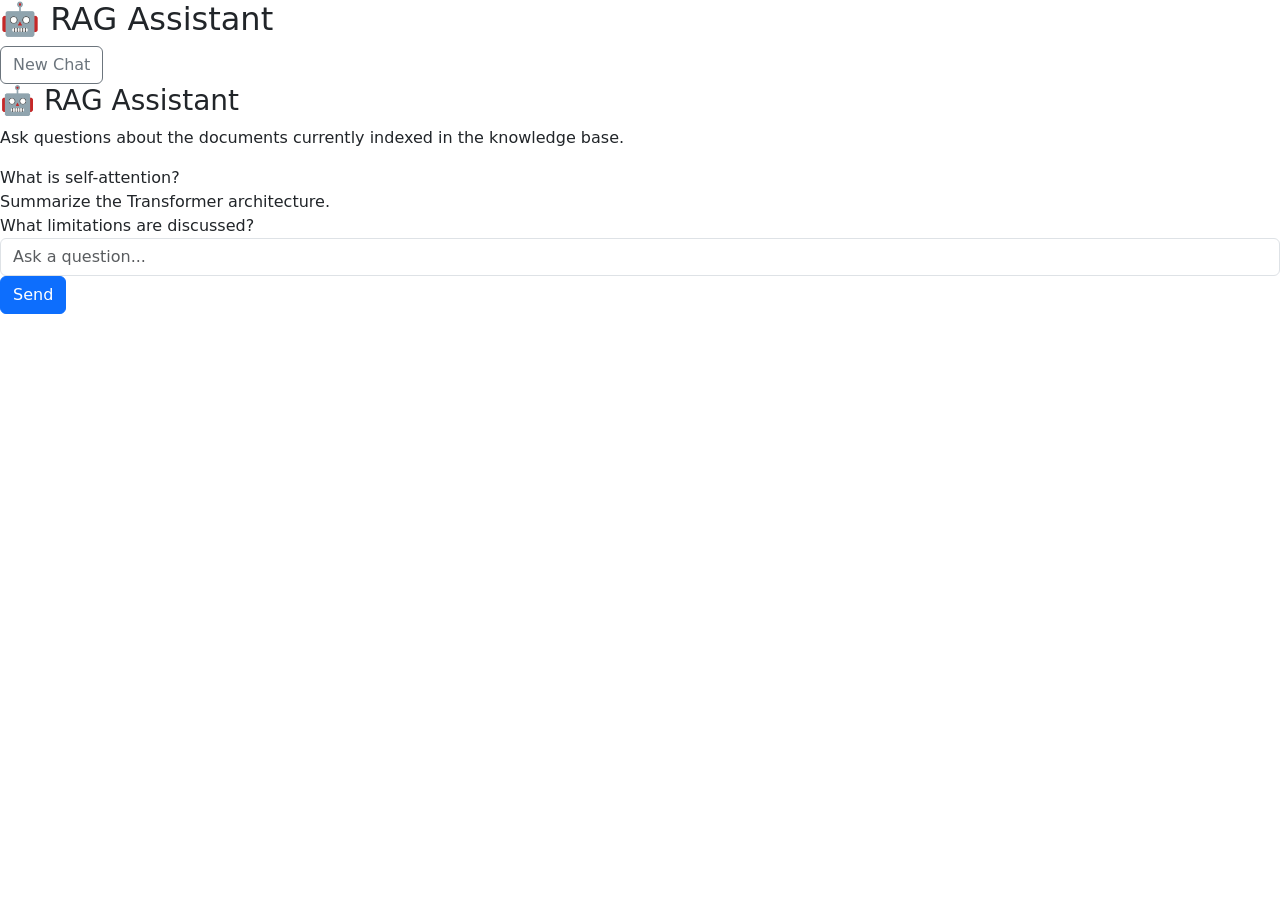
==== src/RagDemo.Api/wwwroot/index.html @ 086736eb "Sprint 12 - Simple static Browser Chat UI" ====
<!DOCTYPE html>
<html lang="en">
<head>
    <meta charset="utf-8" />
    <meta name="viewport" content="width=device-width, initial-scale=1" />

    <title>RAG Assistant</title>

    <link href="https://cdn.jsdelivr.net/npm/bootstrap@5.3.8/dist/css/bootstrap.min.css"
          rel="stylesheet">

    <link href="/css/chat.css" rel="stylesheet">
    <link rel="preconnect" href="https://fonts.gstatic.com" crossorigin>
    
</head>

<body>

    <div class="main-container">

       <div class="header">

            <div>
                <h2>🤖 RAG Assistant</h2>
                <div id="conversation-label" class="conversation-label">
                </div>
            </div>

            <button
                id="new-chat-btn"
                class="btn btn-outline-secondary">
                New Chat
            </button>

        </div>

        <div id="chat-container"
             class="chat-container">

            <div class="welcome-message">

                <h3>🤖 RAG Assistant</h3>

                <p>
                    Ask questions about the documents
                    currently indexed in the knowledge base.
                </p>

                <div class="example-prompts">

                    <div class="prompt">
                        What is self-attention?
                    </div>

                    <div class="prompt">
                        Summarize the Transformer architecture.
                    </div>

                    <div class="prompt">
                        What limitations are discussed?
                    </div>

                </div>

            </div>

        </div>

        <div class="input-panel">

            <input id="question-input"
                   type="text"
                   class="form-control"
                   placeholder="Ask a question..." />

            <button id="send-btn"
                    class="btn btn-primary">
                Send
            </button>

        </div>

    </div>
    <script src="/js/chat.js"></script>
</body>
</html>
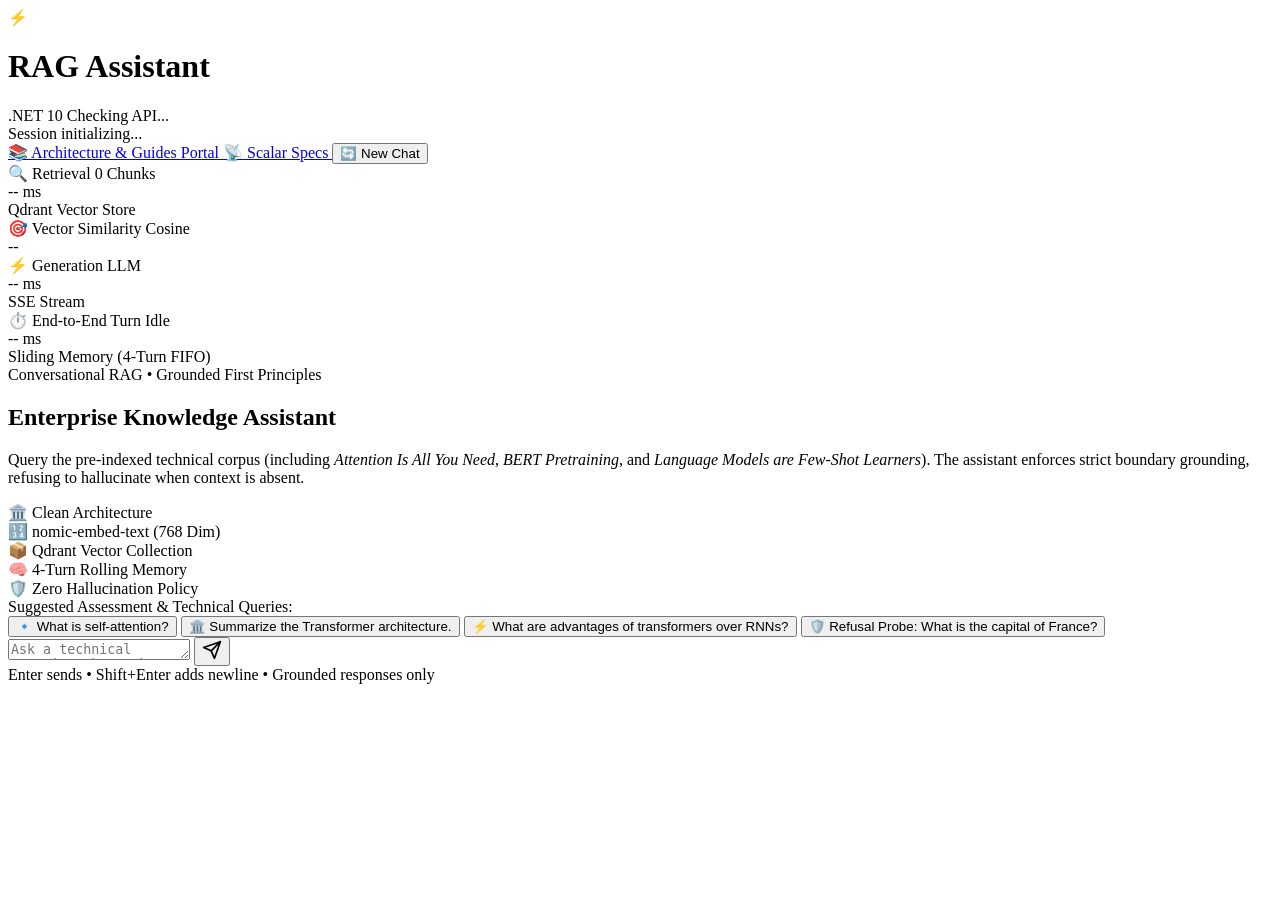
==== commit c2a58935: "feat: add documentation portal and chat frontend UI assets" ====
--- a/src/RagDemo.Api/wwwroot/index.html
+++ b/src/RagDemo.Api/wwwroot/index.html
@@ -1,86 +1,164 @@
 <!DOCTYPE html>
-<html lang="en">
+<html lang="en" data-theme="dark">
 <head>
-    <meta charset="utf-8" />
-    <meta name="viewport" content="width=device-width, initial-scale=1" />
+  <meta charset="utf-8" />
+  <meta name="viewport" content="width=device-width, initial-scale=1" />
+  <title>RAG Assistant | .NET 10 Conversational RAG Studio</title>
+  <meta name="description" content="Production-grade Conversational RAG Chat Studio built in .NET 10 with Qdrant vector retrieval, Ollama/Groq hybrid orchestration, and real-time SSE streaming.">
 
-    <title>RAG Assistant</title>
+  <!-- Typography -->
+  <link rel="preconnect" href="https://fonts.googleapis.com">
+  <link rel="preconnect" href="https://fonts.gstatic.com" crossorigin>
+  <link href="https://fonts.googleapis.com/css2?family=Plus+Jakarta+Sans:wght@300;400;500;600;700;800&family=JetBrains+Mono:wght@400;500;600;700&display=swap" rel="stylesheet">
 
-    <link href="https://cdn.jsdelivr.net/npm/bootstrap@5.3.8/dist/css/bootstrap.min.css"
-          rel="stylesheet">
-
-    <link href="/css/chat.css" rel="stylesheet">
-    <link rel="preconnect" href="https://fonts.gstatic.com" crossorigin>
-    
+  <!-- Studio Stylesheet -->
+  <link rel="stylesheet" href="/css/chat.css?v=1.1">
 </head>
-
 <body>
 
-    <div class="main-container">
+  <!-- Top Studio Header -->
+  <header class="studio-header">
+    <div class="brand-group">
+      <div class="brand-icon">⚡</div>
+      <div class="brand-info">
+        <div class="brand-title-row">
+          <h1 class="brand-title">RAG Assistant</h1>
+          <span class="badge-runtime">.NET 10</span>
+          <span class="badge-status" id="apiStatusBadge">
+            <span class="status-dot"></span>
+            <span id="apiStatusText">Checking API...</span>
+          </span>
+        </div>
+        <div class="brand-subtitle" id="conversationLabel">
+          Session initializing...
+        </div>
+      </div>
+    </div>
 
-       <div class="header">
+    <!-- Header Actions & External Portal Links -->
+    <div class="header-actions">
+      <a href="https://adarshsince90.github.io/rag-dotnet/" target="_blank" rel="noopener" class="header-nav-link" title="Open Interactive Documentation & Assessment Hub">
+        <span>📚</span> Architecture &amp; Guides Portal
+      </a>
+      <a href="/scalar/v1" target="_blank" rel="noopener" class="header-nav-link" title="Open OpenAPI Scalar Documentation">
+        <span>📡</span> Scalar Specs
+      </a>
+      <button id="new-chat-btn" class="action-btn new-chat-btn" title="Reset Session and Start New Conversation">
+        <span>🔄</span> New Chat
+      </button>
+    </div>
+  </header>
 
-            <div>
-                <h2>🤖 RAG Assistant</h2>
-                <div id="conversation-label" class="conversation-label">
-                </div>
-            </div>
+  <!-- Live Telemetry HUD Shelf -->
+  <section class="telemetry-shelf" aria-label="Real-time Pipeline Telemetry">
+    <div class="hud-card" id="hudRetrievalCard">
+      <div class="hud-label">
+        <span>🔍 Retrieval</span>
+        <span class="hud-pill" id="hudChunksPill">0 Chunks</span>
+      </div>
+      <div class="hud-value" id="hudRetrievalMs">-- <span class="hud-unit">ms</span></div>
+      <div class="hud-sub" id="hudRetrievalDetail">Qdrant Vector Store</div>
+    </div>
 
-            <button
-                id="new-chat-btn"
-                class="btn btn-outline-secondary">
-                New Chat
-            </button>
+    <div class="hud-card" id="hudScoreCard">
+      <div class="hud-label">
+        <span>🎯 Vector Similarity</span>
+        <span class="hud-pill" id="hudScorePill">Cosine</span>
+      </div>
+      <div class="hud-value" id="hudHighestScore">--</div>
+      <div class="hud-meter-wrap">
+        <div class="hud-meter-bar" id="hudScoreBar" style="width: 0%;"></div>
+      </div>
+    </div>
 
+    <div class="hud-card" id="hudGenerationCard">
+      <div class="hud-label">
+        <span>⚡ Generation</span>
+        <span class="hud-pill" id="hudProviderPill">LLM</span>
+      </div>
+      <div class="hud-value" id="hudGenerationMs">-- <span class="hud-unit">ms</span></div>
+      <div class="hud-sub" id="hudGenerationDetail">SSE Stream</div>
+    </div>
+
+    <div class="hud-card" id="hudTotalCard">
+      <div class="hud-label">
+        <span>⏱️ End-to-End Turn</span>
+        <span class="hud-pill" id="hudStatusPill">Idle</span>
+      </div>
+      <div class="hud-value" id="hudTotalMs">-- <span class="hud-unit">ms</span></div>
+      <div class="hud-sub" id="hudTotalDetail">Sliding Memory (4-Turn FIFO)</div>
+    </div>
+  </section>
+
+  <!-- Main Chat Conversation Workspace -->
+  <main class="chat-workspace">
+    <div id="chat-container" class="chat-messages-container">
+
+      <!-- Initial Welcome Experience -->
+      <div class="welcome-hero" id="welcomeHero">
+        <div class="hero-badge">Conversational RAG • Grounded First Principles</div>
+        <h2>Enterprise Knowledge Assistant</h2>
+        <p class="hero-desc">
+          Query the pre-indexed technical corpus (including <em>Attention Is All You Need</em>, <em>BERT Pretraining</em>, and <em>Language Models are Few-Shot Learners</em>). The assistant enforces strict boundary grounding, refusing to hallucinate when context is absent.
+        </p>
+
+        <div class="hero-specs-row">
+          <div class="spec-pill"><span>🏛️</span> Clean Architecture</div>
+          <div class="spec-pill"><span>🔢</span> nomic-embed-text (768 Dim)</div>
+          <div class="spec-pill"><span>📦</span> Qdrant Vector Collection</div>
+          <div class="spec-pill"><span>🧠</span> 4-Turn Rolling Memory</div>
+          <div class="spec-pill"><span>🛡️</span> Zero Hallucination Policy</div>
         </div>
 
-        <div id="chat-container"
-             class="chat-container">
-
-            <div class="welcome-message">
-
-                <h3>🤖 RAG Assistant</h3>
-
-                <p>
-                    Ask questions about the documents
-                    currently indexed in the knowledge base.
-                </p>
-
-                <div class="example-prompts">
-
-                    <div class="prompt">
-                        What is self-attention?
-                    </div>
-
-                    <div class="prompt">
-                        Summarize the Transformer architecture.
-                    </div>
-
-                    <div class="prompt">
-                        What limitations are discussed?
-                    </div>
-
-                </div>
-
-            </div>
-
+        <div class="starter-prompts-section">
+          <div class="starter-header">Suggested Assessment &amp; Technical Queries:</div>
+          <div class="starter-grid">
+            <button class="prompt-chip" data-prompt="What is self-attention?">
+              <span class="chip-icon">🔹</span>
+              <span class="chip-text">What is self-attention?</span>
+            </button>
+            <button class="prompt-chip" data-prompt="Summarize the Transformer architecture.">
+              <span class="chip-icon">🏛️</span>
+              <span class="chip-text">Summarize the Transformer architecture.</span>
+            </button>
+            <button class="prompt-chip" data-prompt="What are the advantages of transformers over RNNs?">
+              <span class="chip-icon">⚡</span>
+              <span class="chip-text">What are advantages of transformers over RNNs?</span>
+            </button>
+            <button class="prompt-chip" data-prompt="Refusal Probe: What is the capital of France?">
+              <span class="chip-icon">🛡️</span>
+              <span class="chip-text">Refusal Probe: What is the capital of France?</span>
+            </button>
+          </div>
         </div>
-
-        <div class="input-panel">
-
-            <input id="question-input"
-                   type="text"
-                   class="form-control"
-                   placeholder="Ask a question..." />
-
-            <button id="send-btn"
-                    class="btn btn-primary">
-                Send
-            </button>
-
-        </div>
+      </div>
 
     </div>
-    <script src="/js/chat.js"></script>
+
+    <!-- Floating Input Dock -->
+    <div class="input-dock-container">
+      <div class="input-dock">
+        <textarea
+          id="question-input"
+          class="chat-input"
+          placeholder="Ask a technical question about the indexed research papers..."
+          rows="1"
+          aria-label="Ask a question"></textarea>
+        
+        <button id="send-btn" class="send-action-btn" title="Send Question (Enter)">
+          <svg width="20" height="20" viewBox="0 0 24 24" fill="none" stroke="currentColor" stroke-width="2" stroke-linecap="round" stroke-linejoin="round">
+            <line x1="22" y1="2" x2="11" y2="13"></line>
+            <polygon points="22 2 15 22 11 13 2 9 22 2"></polygon>
+          </svg>
+        </button>
+      </div>
+      <div class="input-hint">
+        <span>Enter sends • Shift+Enter adds newline • Grounded responses only</span>
+        <span id="charCount"></span>
+      </div>
+    </div>
+  </main>
+
+  <script src="/js/chat.js"></script>
 </body>
 </html>
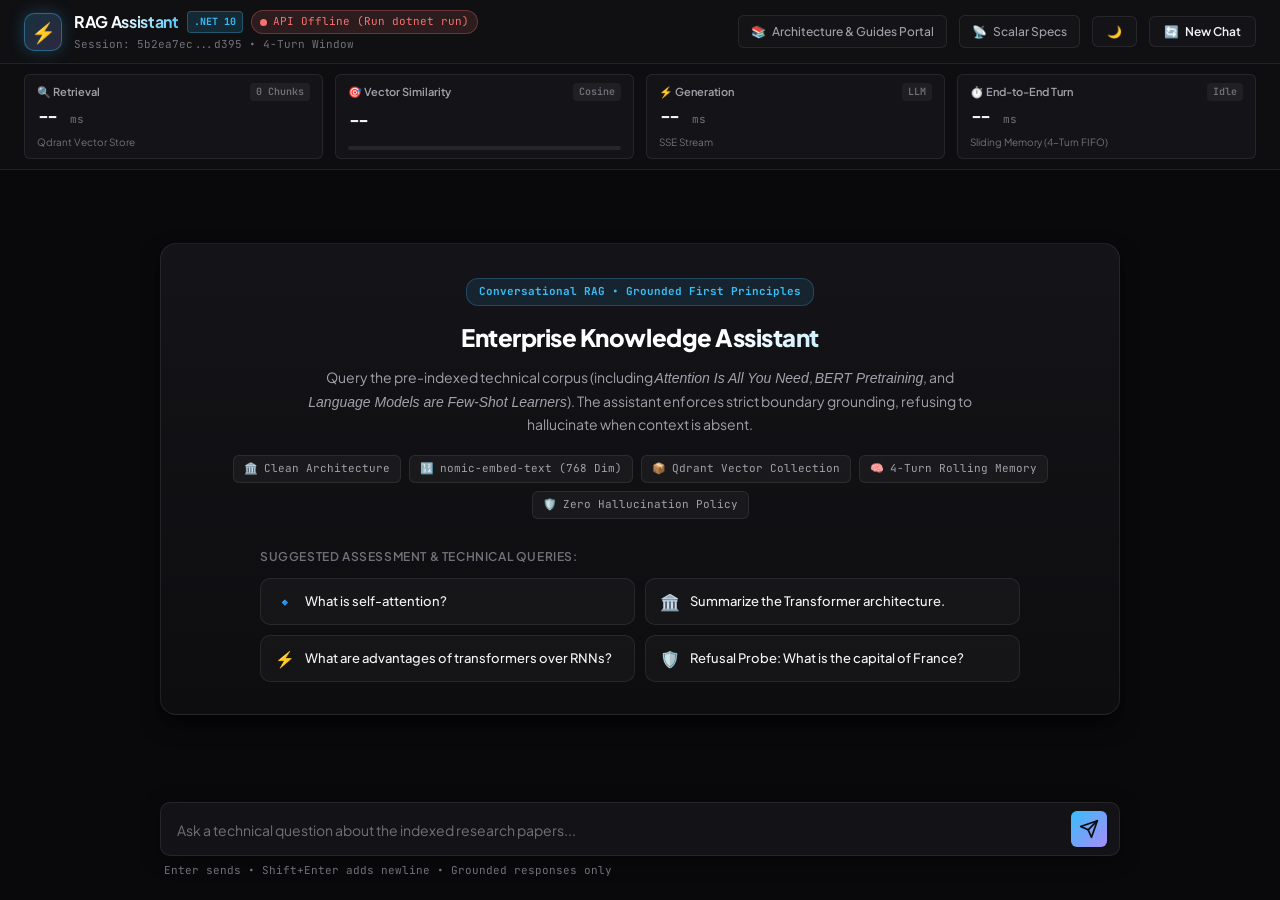
==== commit 228ad14c: "feat: add web UI and client chat script for RAG assistant studio" ====
--- a/src/RagDemo.Api/wwwroot/index.html
+++ b/src/RagDemo.Api/wwwroot/index.html
@@ -11,8 +11,8 @@
   <link rel="preconnect" href="https://fonts.gstatic.com" crossorigin>
   <link href="https://fonts.googleapis.com/css2?family=Plus+Jakarta+Sans:wght@300;400;500;600;700;800&family=JetBrains+Mono:wght@400;500;600;700&display=swap" rel="stylesheet">
 
-  <!-- Studio Stylesheet -->
-  <link rel="stylesheet" href="/css/chat.css?v=1.1">
+  <!-- Studio Stylesheet (Relative path works both under server and direct file://) -->
+  <link rel="stylesheet" href="css/chat.css">
 </head>
 <body>
 
@@ -43,6 +43,9 @@
       <a href="/scalar/v1" target="_blank" rel="noopener" class="header-nav-link" title="Open OpenAPI Scalar Documentation">
         <span>📡</span> Scalar Specs
       </a>
+      <button class="action-btn theme-toggle-btn" id="themeToggleBtn" title="Toggle Light/Dark Theme">
+        🌙
+      </button>
       <button id="new-chat-btn" class="action-btn new-chat-btn" title="Reset Session and Start New Conversation">
         <span>🔄</span> New Chat
       </button>
@@ -159,6 +162,6 @@
     </div>
   </main>
 
-  <script src="/js/chat.js"></script>
+  <script src="js/chat.js"></script>
 </body>
 </html>
--- a/src/RagDemo.Api/wwwroot/css/chat.css
+++ b/src/RagDemo.Api/wwwroot/css/chat.css
@@ -0,0 +1,861 @@
+/* ==========================================================================
+   RAG Assistant .NET 10 Studio - Design System & Stylesheet
+   Inherits design language, tokens, and dark aesthetics from Portal
+   ========================================================================== */
+
+:root {
+  --bg-primary: #09090b;
+  --bg-secondary: #121215;
+  --bg-card: rgba(22, 22, 26, 0.85);
+  --bg-card-hover: rgba(32, 32, 38, 0.95);
+  --bg-input: #18181b;
+  --border-subtle: rgba(255, 255, 255, 0.08);
+  --border-focus: #38bdf8;
+  
+  --text-primary: #f4f4f5;
+  --text-secondary: #a1a1aa;
+  --text-muted: #71717a;
+  
+  --accent-cyan: #38bdf8;
+  --accent-cyan-glow: rgba(56, 189, 248, 0.25);
+  --accent-emerald: #34d399;
+  --accent-emerald-glow: rgba(52, 211, 153, 0.25);
+  --accent-purple: #a78bfa;
+  --accent-purple-glow: rgba(167, 139, 250, 0.25);
+  --accent-amber: #fbbf24;
+  --accent-rose: #f87171;
+
+  --code-bg: #0e0e11;
+  --font-sans: 'Plus Jakarta Sans', -apple-system, BlinkMacSystemFont, "Segoe UI", Roboto, sans-serif;
+  --font-mono: 'JetBrains Mono', 'Fira Code', Consolas, monospace;
+  
+  --radius-sm: 6px;
+  --radius-md: 10px;
+  --radius-lg: 16px;
+  --transition: all 0.2s cubic-bezier(0.4, 0, 0.2, 1);
+  --shadow-lg: 0 10px 25px -5px rgba(0, 0, 0, 0.7), 0 8px 10px -6px rgba(0, 0, 0, 0.5);
+}
+
+[data-theme="light"] {
+  --bg-primary: #f8fafc;
+  --bg-secondary: #ffffff;
+  --bg-card: rgba(255, 255, 255, 0.95);
+  --bg-card-hover: #f1f5f9;
+  --bg-input: #ffffff;
+  --border-subtle: #e2e8f0;
+  --border-focus: #0284c7;
+
+  --text-primary: #0f172a;
+  --text-secondary: #475569;
+  --text-muted: #94a3b8;
+
+  --accent-cyan: #0284c7;
+  --accent-cyan-glow: rgba(2, 132, 199, 0.15);
+  --accent-emerald: #059669;
+  --accent-purple: #7c3aed;
+  --accent-amber: #d97706;
+  --accent-rose: #dc2626;
+
+  --code-bg: #f1f5f9;
+}
+
+* {
+  box-sizing: border-box;
+  margin: 0;
+  padding: 0;
+}
+
+body {
+  background-color: var(--bg-primary);
+  color: var(--text-primary);
+  font-family: var(--font-sans);
+  line-height: 1.6;
+  height: 100vh;
+  display: flex;
+  flex-direction: column;
+  overflow: hidden;
+  -webkit-font-smoothing: antialiased;
+}
+
+/* ==========================================================================
+   Header Bar
+   ========================================================================== */
+.studio-header {
+  height: 64px;
+  background: rgba(18, 18, 21, 0.9);
+  backdrop-filter: blur(12px);
+  border-bottom: 1px solid var(--border-subtle);
+  display: flex;
+  align-items: center;
+  justify-content: space-between;
+  padding: 0 24px;
+  z-index: 100;
+  flex-shrink: 0;
+}
+
+.brand-group {
+  display: flex;
+  align-items: center;
+  gap: 12px;
+}
+
+.brand-icon {
+  width: 38px;
+  height: 38px;
+  background: linear-gradient(135deg, rgba(56, 189, 248, 0.2), rgba(167, 139, 250, 0.2));
+  border: 1px solid rgba(56, 189, 248, 0.4);
+  border-radius: var(--radius-md);
+  display: flex;
+  align-items: center;
+  justify-content: center;
+  font-size: 20px;
+  box-shadow: 0 0 16px var(--accent-cyan-glow);
+}
+
+.brand-title-row {
+  display: flex;
+  align-items: center;
+  gap: 8px;
+}
+
+.brand-title {
+  font-size: 16px;
+  font-weight: 700;
+  letter-spacing: -0.02em;
+  background: linear-gradient(135deg, #ffffff 40%, var(--accent-cyan));
+  -webkit-background-clip: text;
+  -webkit-text-fill-color: transparent;
+}
+
+.badge-runtime {
+  font-size: 10px;
+  font-weight: 700;
+  font-family: var(--font-mono);
+  padding: 2px 6px;
+  border-radius: 4px;
+  background: rgba(56, 189, 248, 0.15);
+  color: var(--accent-cyan);
+  border: 1px solid rgba(56, 189, 248, 0.3);
+}
+
+.badge-status {
+  display: inline-flex;
+  align-items: center;
+  gap: 6px;
+  font-size: 11px;
+  font-family: var(--font-mono);
+  padding: 2px 8px;
+  border-radius: 12px;
+  background: rgba(255, 255, 255, 0.05);
+  border: 1px solid var(--border-subtle);
+  color: var(--text-secondary);
+}
+
+.badge-status.online {
+  background: rgba(52, 211, 153, 0.12);
+  border-color: rgba(52, 211, 153, 0.3);
+  color: var(--accent-emerald);
+}
+
+.badge-status.offline {
+  background: rgba(248, 113, 113, 0.12);
+  border-color: rgba(248, 113, 113, 0.3);
+  color: var(--accent-rose);
+}
+
+.status-dot {
+  width: 7px;
+  height: 7px;
+  border-radius: 50%;
+  background-color: var(--text-muted);
+}
+
+.badge-status.online .status-dot {
+  background-color: var(--accent-emerald);
+  box-shadow: 0 0 8px var(--accent-emerald);
+  animation: pulse-dot 2s infinite;
+}
+
+.badge-status.offline .status-dot {
+  background-color: var(--accent-rose);
+}
+
+@keyframes pulse-dot {
+  0%, 100% { opacity: 1; transform: scale(1); }
+  50% { opacity: 0.5; transform: scale(1.15); }
+}
+
+.brand-subtitle {
+  font-size: 11px;
+  color: var(--text-muted);
+  font-family: var(--font-mono);
+  margin-top: 1px;
+}
+
+.header-actions {
+  display: flex;
+  align-items: center;
+  gap: 12px;
+}
+
+.header-nav-link {
+  display: inline-flex;
+  align-items: center;
+  gap: 6px;
+  font-size: 12px;
+  font-weight: 500;
+  color: var(--text-secondary);
+  text-decoration: none;
+  padding: 6px 12px;
+  border-radius: var(--radius-sm);
+  border: 1px solid var(--border-subtle);
+  background: rgba(255, 255, 255, 0.02);
+  transition: var(--transition);
+}
+
+.header-nav-link:hover {
+  color: var(--accent-cyan);
+  border-color: var(--accent-cyan);
+  background: rgba(56, 189, 248, 0.08);
+}
+
+.action-btn {
+  display: inline-flex;
+  align-items: center;
+  gap: 6px;
+  font-size: 12px;
+  font-weight: 600;
+  font-family: var(--font-sans);
+  color: var(--text-primary);
+  background: var(--bg-card);
+  border: 1px solid var(--border-subtle);
+  border-radius: var(--radius-sm);
+  padding: 7px 14px;
+  cursor: pointer;
+  transition: var(--transition);
+}
+
+.action-btn:hover {
+  background: var(--bg-card-hover);
+  border-color: var(--accent-purple);
+  color: var(--accent-purple);
+  box-shadow: 0 0 12px var(--accent-purple-glow);
+}
+
+/* ==========================================================================
+   Telemetry HUD Shelf
+   ========================================================================== */
+.telemetry-shelf {
+  background: rgba(18, 18, 21, 0.6);
+  border-bottom: 1px solid var(--border-subtle);
+  padding: 10px 24px;
+  display: grid;
+  grid-template-columns: repeat(4, 1fr);
+  gap: 12px;
+  flex-shrink: 0;
+}
+
+.hud-card {
+  background: var(--bg-card);
+  border: 1px solid var(--border-subtle);
+  border-radius: var(--radius-sm);
+  padding: 8px 12px;
+  display: flex;
+  flex-direction: column;
+  justify-content: space-between;
+  transition: var(--transition);
+}
+
+.hud-card:hover {
+  border-color: rgba(56, 189, 248, 0.3);
+  box-shadow: 0 2px 10px rgba(0, 0, 0, 0.4);
+}
+
+.hud-label {
+  display: flex;
+  justify-content: space-between;
+  align-items: center;
+  font-size: 11px;
+  font-weight: 600;
+  color: var(--text-secondary);
+}
+
+.hud-pill {
+  font-size: 10px;
+  font-family: var(--font-mono);
+  background: rgba(255, 255, 255, 0.05);
+  padding: 1px 6px;
+  border-radius: 4px;
+  color: var(--text-muted);
+}
+
+.hud-value {
+  font-family: var(--font-mono);
+  font-size: 18px;
+  font-weight: 700;
+  color: var(--text-primary);
+  margin: 2px 0;
+}
+
+.hud-unit {
+  font-size: 11px;
+  font-weight: 400;
+  color: var(--text-muted);
+}
+
+.hud-sub {
+  font-size: 10px;
+  color: var(--text-muted);
+  white-space: nowrap;
+  overflow: hidden;
+  text-overflow: ellipsis;
+}
+
+.hud-meter-wrap {
+  width: 100%;
+  height: 4px;
+  background: rgba(255, 255, 255, 0.08);
+  border-radius: 2px;
+  margin-top: 4px;
+  overflow: hidden;
+}
+
+.hud-meter-bar {
+  height: 100%;
+  background: linear-gradient(90deg, var(--accent-cyan), var(--accent-emerald));
+  border-radius: 2px;
+  transition: width 0.4s ease;
+}
+
+/* ==========================================================================
+   Chat Workspace & Message Stream
+   ========================================================================== */
+.chat-workspace {
+  flex: 1;
+  display: flex;
+  flex-direction: column;
+  overflow: hidden;
+  position: relative;
+  max-width: 1000px;
+  width: 100%;
+  margin: 0 auto;
+}
+
+.chat-messages-container {
+  flex: 1;
+  overflow-y: auto;
+  padding: 24px 20px;
+  display: flex;
+  flex-direction: column;
+  gap: 20px;
+  scroll-behavior: smooth;
+}
+
+.chat-messages-container::-webkit-scrollbar {
+  width: 6px;
+}
+.chat-messages-container::-webkit-scrollbar-track {
+  background: transparent;
+}
+.chat-messages-container::-webkit-scrollbar-thumb {
+  background: rgba(255, 255, 255, 0.1);
+  border-radius: 3px;
+}
+.chat-messages-container::-webkit-scrollbar-thumb:hover {
+  background: rgba(255, 255, 255, 0.2);
+}
+
+/* Welcome Hero */
+.welcome-hero {
+  background: linear-gradient(180deg, rgba(22, 22, 26, 0.9) 0%, rgba(14, 14, 17, 0.95) 100%);
+  border: 1px solid var(--border-subtle);
+  border-radius: var(--radius-lg);
+  padding: 32px;
+  margin: auto 0;
+  text-align: center;
+  box-shadow: var(--shadow-lg);
+}
+
+.hero-badge {
+  display: inline-block;
+  font-size: 11px;
+  font-weight: 700;
+  font-family: var(--font-mono);
+  color: var(--accent-cyan);
+  background: rgba(56, 189, 248, 0.1);
+  border: 1px solid rgba(56, 189, 248, 0.25);
+  padding: 4px 12px;
+  border-radius: 12px;
+  margin-bottom: 12px;
+}
+
+.welcome-hero h2 {
+  font-size: 24px;
+  font-weight: 800;
+  letter-spacing: -0.02em;
+  margin-bottom: 10px;
+  background: linear-gradient(135deg, #ffffff 60%, var(--accent-cyan));
+  -webkit-background-clip: text;
+  -webkit-text-fill-color: transparent;
+}
+
+.hero-desc {
+  font-size: 14px;
+  color: var(--text-secondary);
+  max-width: 680px;
+  margin: 0 auto 20px auto;
+  line-height: 1.6;
+}
+
+.hero-specs-row {
+  display: flex;
+  flex-wrap: wrap;
+  gap: 8px;
+  justify-content: center;
+  margin-bottom: 28px;
+}
+
+.spec-pill {
+  font-size: 11px;
+  font-family: var(--font-mono);
+  color: var(--text-secondary);
+  background: rgba(255, 255, 255, 0.04);
+  border: 1px solid var(--border-subtle);
+  padding: 4px 10px;
+  border-radius: 6px;
+  display: flex;
+  align-items: center;
+  gap: 6px;
+}
+
+.starter-prompts-section {
+  text-align: left;
+  max-width: 760px;
+  margin: 0 auto;
+}
+
+.starter-header {
+  font-size: 12px;
+  font-weight: 600;
+  color: var(--text-muted);
+  text-transform: uppercase;
+  letter-spacing: 0.05em;
+  margin-bottom: 12px;
+}
+
+.starter-grid {
+  display: grid;
+  grid-template-columns: 1fr 1fr;
+  gap: 10px;
+}
+
+.prompt-chip {
+  display: flex;
+  align-items: center;
+  gap: 10px;
+  background: rgba(255, 255, 255, 0.03);
+  border: 1px solid var(--border-subtle);
+  border-radius: var(--radius-md);
+  padding: 12px 14px;
+  color: var(--text-primary);
+  font-size: 13px;
+  font-family: var(--font-sans);
+  text-align: left;
+  cursor: pointer;
+  transition: var(--transition);
+}
+
+.prompt-chip:hover {
+  background: rgba(56, 189, 248, 0.08);
+  border-color: var(--accent-cyan);
+  transform: translateY(-1px);
+  box-shadow: 0 4px 12px rgba(56, 189, 248, 0.15);
+}
+
+.chip-icon {
+  font-size: 16px;
+  flex-shrink: 0;
+}
+
+.chip-text {
+  font-weight: 500;
+  color: var(--text-primary);
+}
+
+/* User Message */
+.message-wrapper {
+  display: flex;
+  flex-direction: column;
+  width: 100%;
+  animation: fadeIn 0.25s ease-out;
+}
+
+@keyframes fadeIn {
+  from { opacity: 0; transform: translateY(6px); }
+  to { opacity: 1; transform: translateY(0); }
+}
+
+.message-wrapper.user {
+  align-items: flex-end;
+}
+
+.message-wrapper.assistant {
+  align-items: flex-start;
+}
+
+.user-card {
+  max-width: 80%;
+  background: linear-gradient(135deg, rgba(56, 189, 248, 0.15), rgba(167, 139, 250, 0.15));
+  border: 1px solid rgba(56, 189, 248, 0.35);
+  border-radius: var(--radius-md) var(--radius-md) 2px var(--radius-md);
+  padding: 14px 18px;
+  color: var(--text-primary);
+  box-shadow: 0 4px 14px rgba(0, 0, 0, 0.3);
+}
+
+.user-card .msg-meta {
+  display: flex;
+  align-items: center;
+  gap: 8px;
+  font-size: 11px;
+  color: var(--accent-cyan);
+  font-weight: 600;
+  margin-bottom: 6px;
+}
+
+.user-card .msg-body {
+  font-size: 14px;
+  line-height: 1.6;
+  white-space: pre-wrap;
+}
+
+/* Assistant Message */
+.assistant-card {
+  max-width: 95%;
+  width: 100%;
+  background: var(--bg-card);
+  border: 1px solid var(--border-subtle);
+  border-radius: var(--radius-md) var(--radius-md) var(--radius-md) 2px;
+  padding: 20px;
+  color: var(--text-primary);
+  box-shadow: var(--shadow-lg);
+  position: relative;
+}
+
+.assistant-card .msg-meta {
+  display: flex;
+  align-items: center;
+  justify-content: space-between;
+  margin-bottom: 12px;
+  padding-bottom: 8px;
+  border-bottom: 1px solid var(--border-subtle);
+}
+
+.assistant-identity {
+  display: flex;
+  align-items: center;
+  gap: 8px;
+  font-size: 13px;
+  font-weight: 700;
+  color: var(--accent-cyan);
+}
+
+.assistant-avatar {
+  width: 24px;
+  height: 24px;
+  background: rgba(56, 189, 248, 0.2);
+  border: 1px solid var(--accent-cyan);
+  border-radius: 50%;
+  display: flex;
+  align-items: center;
+  justify-content: center;
+  font-size: 12px;
+}
+
+.msg-timestamp {
+  font-size: 10px;
+  color: var(--text-muted);
+  font-family: var(--font-mono);
+}
+
+.assistant-card .answer-content {
+  font-size: 14px;
+  line-height: 1.7;
+  color: var(--text-primary);
+  word-break: break-word;
+}
+
+/* Markdown formatting inside answer */
+.answer-content p {
+  margin-bottom: 12px;
+}
+.answer-content p:last-child {
+  margin-bottom: 0;
+}
+.answer-content pre {
+  background: var(--code-bg);
+  border: 1px solid var(--border-subtle);
+  border-radius: var(--radius-sm);
+  padding: 12px 14px;
+  overflow-x: auto;
+  font-family: var(--font-mono);
+  font-size: 12px;
+  margin: 12px 0;
+}
+.answer-content code {
+  font-family: var(--font-mono);
+  font-size: 12px;
+  background: rgba(255, 255, 255, 0.08);
+  padding: 2px 6px;
+  border-radius: 4px;
+  color: var(--accent-cyan);
+}
+.answer-content ul, .answer-content ol {
+  padding-left: 24px;
+  margin: 10px 0;
+}
+.answer-content li {
+  margin-bottom: 6px;
+}
+.answer-content blockquote {
+  border-left: 3px solid var(--accent-purple);
+  padding-left: 12px;
+  color: var(--text-secondary);
+  font-style: italic;
+  margin: 10px 0;
+}
+
+/* Streaming Cursor */
+.streaming-cursor {
+  display: inline-block;
+  color: var(--accent-cyan);
+  font-weight: 700;
+  animation: blink 0.8s infinite;
+  margin-left: 2px;
+}
+
+@keyframes blink {
+  0%, 100% { opacity: 1; }
+  50% { opacity: 0; }
+}
+
+/* Typing Indicator Dots */
+.typing-dots {
+  display: inline-flex;
+  align-items: center;
+  gap: 5px;
+  padding: 6px 0;
+}
+
+.typing-dots span {
+  width: 6px;
+  height: 6px;
+  background-color: var(--accent-cyan);
+  border-radius: 50%;
+  animation: typingBounce 1.4s infinite ease-in-out both;
+}
+
+.typing-dots span:nth-child(1) { animation-delay: -0.32s; }
+.typing-dots span:nth-child(2) { animation-delay: -0.16s; }
+.typing-dots span:nth-child(3) { animation-delay: 0s; }
+
+@keyframes typingBounce {
+  0%, 80%, 100% { transform: scale(0); opacity: 0.3; }
+  40% { transform: scale(1); opacity: 1; }
+}
+
+/* Sources & Grounding Box */
+.sources-container {
+  margin-top: 16px;
+  padding-top: 12px;
+  border-top: 1px dashed var(--border-subtle);
+}
+
+.sources-header {
+  font-size: 11px;
+  font-weight: 600;
+  text-transform: uppercase;
+  color: var(--text-muted);
+  letter-spacing: 0.05em;
+  margin-bottom: 8px;
+  display: flex;
+  align-items: center;
+  gap: 6px;
+}
+
+.sources-list {
+  display: flex;
+  flex-wrap: wrap;
+  gap: 8px;
+}
+
+.source-tag {
+  font-size: 11px;
+  font-family: var(--font-mono);
+  background: rgba(56, 189, 248, 0.08);
+  border: 1px solid rgba(56, 189, 248, 0.2);
+  color: var(--accent-cyan);
+  padding: 4px 10px;
+  border-radius: 6px;
+  display: inline-flex;
+  align-items: center;
+  gap: 6px;
+}
+
+/* Diagnostics Accordion */
+.diagnostics-accordion {
+  margin-top: 12px;
+  background: rgba(14, 14, 17, 0.6);
+  border: 1px solid var(--border-subtle);
+  border-radius: var(--radius-sm);
+  overflow: hidden;
+}
+
+.diagnostics-accordion summary {
+  padding: 8px 12px;
+  font-size: 11px;
+  font-family: var(--font-mono);
+  color: var(--text-secondary);
+  cursor: pointer;
+  display: flex;
+  align-items: center;
+  justify-content: space-between;
+  user-select: none;
+}
+
+.diagnostics-accordion summary:hover {
+  color: var(--accent-cyan);
+  background: rgba(255, 255, 255, 0.02);
+}
+
+.diagnostics-panel {
+  padding: 12px;
+  border-top: 1px solid var(--border-subtle);
+  display: grid;
+  grid-template-columns: repeat(3, 1fr);
+  gap: 8px;
+}
+
+.diag-item {
+  background: rgba(255, 255, 255, 0.02);
+  border: 1px solid var(--border-subtle);
+  border-radius: 4px;
+  padding: 6px 8px;
+}
+
+.diag-item .label {
+  font-size: 10px;
+  color: var(--text-muted);
+}
+
+.diag-item .val {
+  font-size: 12px;
+  font-weight: 600;
+  font-family: var(--font-mono);
+  color: var(--text-primary);
+}
+
+/* ==========================================================================
+   Floating Input Dock
+   ========================================================================== */
+.input-dock-container {
+  padding: 14px 20px 20px 20px;
+  background: linear-gradient(180deg, transparent 0%, rgba(9, 9, 11, 0.95) 40%);
+  flex-shrink: 0;
+}
+
+.input-dock {
+  background: var(--bg-card);
+  border: 1px solid var(--border-subtle);
+  border-radius: var(--radius-md);
+  padding: 8px 12px;
+  display: flex;
+  align-items: flex-end;
+  gap: 10px;
+  transition: var(--transition);
+  box-shadow: 0 4px 20px rgba(0, 0, 0, 0.4);
+}
+
+.input-dock:focus-within {
+  border-color: var(--border-focus);
+  box-shadow: 0 0 16px var(--accent-cyan-glow);
+}
+
+.chat-input {
+  flex: 1;
+  background: transparent;
+  border: none;
+  outline: none;
+  color: var(--text-primary);
+  font-family: var(--font-sans);
+  font-size: 14px;
+  resize: none;
+  max-height: 120px;
+  line-height: 1.5;
+  padding: 6px 4px;
+}
+
+.chat-input::placeholder {
+  color: var(--text-muted);
+}
+
+.send-action-btn {
+  width: 36px;
+  height: 36px;
+  background: linear-gradient(135deg, var(--accent-cyan), var(--accent-purple));
+  border: none;
+  border-radius: var(--radius-sm);
+  color: #09090b;
+  display: flex;
+  align-items: center;
+  justify-content: center;
+  cursor: pointer;
+  transition: var(--transition);
+  flex-shrink: 0;
+}
+
+.send-action-btn:hover:not(:disabled) {
+  transform: translateY(-1px);
+  box-shadow: 0 0 12px var(--accent-cyan-glow);
+}
+
+.send-action-btn:disabled {
+  opacity: 0.4;
+  cursor: not-allowed;
+  filter: grayscale(1);
+}
+
+.input-hint {
+  display: flex;
+  justify-content: space-between;
+  font-size: 11px;
+  color: var(--text-muted);
+  margin-top: 6px;
+  padding: 0 4px;
+  font-family: var(--font-mono);
+}
+
+/* Responsive adjustments */
+@media (max-width: 768px) {
+  .studio-header {
+    height: auto;
+    padding: 12px 16px;
+    flex-direction: column;
+    align-items: flex-start;
+    gap: 10px;
+  }
+  .header-actions {
+    width: 100%;
+    justify-content: space-between;
+  }
+  .telemetry-shelf {
+    grid-template-columns: repeat(2, 1fr);
+    padding: 8px 16px;
+  }
+  .starter-grid {
+    grid-template-columns: 1fr;
+  }
+  .diagnostics-panel {
+    grid-template-columns: 1fr;
+  }
+}
